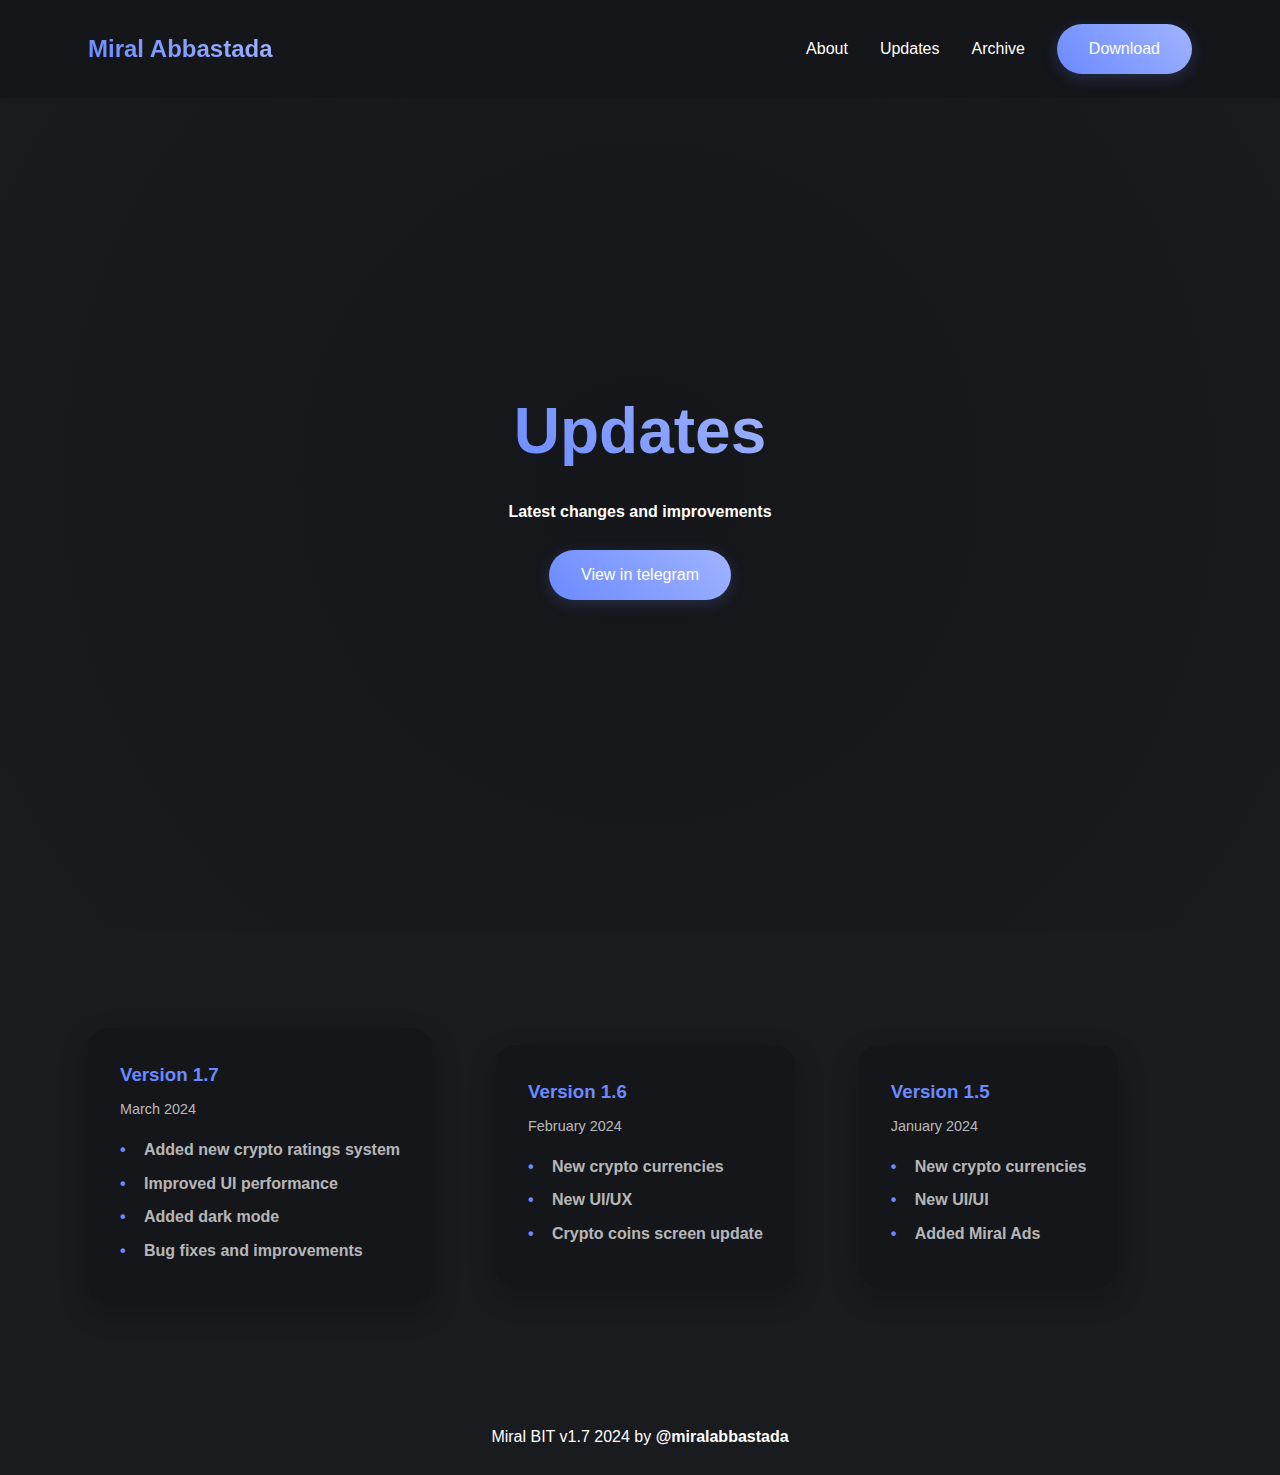
==== updates.html @ 4105c6ab "upload files" ====
<!DOCTYPE html>
<html lang="en">
<head>
    <meta charset="UTF-8">
    <meta name="viewport" content="width=device-width, initial-scale=1.0">
    <title>Updates - Miral BIT</title>
    <link rel="stylesheet" href="styles.css">
    <link rel="icon" href="Product.png">
</head>
<body>
    <header class="header">
        <div class="container">
            <nav>
                <div class="logo">Miral Abbastada</div>
                <div class="nav-links">
                    <a href="index.html">About</a>
                    <a href="updates.html">Updates</a>
                    <a href="archive.html">Archive</a>
                    <button class="download-btn">Download</button>
                </div>
                <div class="hamburger">
                    <span></span>
                    <span></span>
                    <span></span>
                </div>
            </nav>
        </div>
    </header>

    <main>
        <section class="hero">
            <h1>Updates</h1>
            <p style="font-weight: bold;">Latest changes and improvements</p>
            <br>
            <div class="row">
                <button class="download-btn" onclick="window.open('https://t.me/miralbit')">View in telegram</button>
            </div>
        </section>

        <section class="updates-list">
            <div class="container">
                <div class="update-card">
                    <h3>Version 1.7</h3>
                    <p class="date">March 2024</p>
                    <ul>
                        <li>Added new crypto ratings system</li>
                        <li>Improved UI performance</li>
                        <li>Added dark mode</li>
                        <li>Bug fixes and improvements</li>
                    </ul>
                </div>

                <div class="update-card">
                    <h3>Version 1.6</h3>
                    <p class="date">February 2024</p>
                    <ul>
                        <li>New crypto currencies</li>
                        <li>New UI/UX</li>
                        <li>Crypto coins screen update</li>
                    </ul>
                </div>

                <div class="update-card">
                    <h3>Version 1.5</h3>
                    <p class="date">January 2024</p>
                    <ul>
                        <li>New crypto currencies</li>
                        <li>New UI/UI</li>
                        <li>Added Miral Ads</li>
                    </ul>
                </div>
            </div>
        </section>
    </main>

    <footer style="padding: 25px;">
        <center><p>Miral BIT v1.7 2024 by <b>@miralabbastada</b></p></center>
    </footer>

    <script src="script.js"></script>
</body>
</html>
---- styles.css ----
:root {
    --primary-color: #6B8AFF;
    --primary-hover: #5574e7;
    --dark-bg: #1A1B1F;
    --darker-bg: #15161a;
    --text-color: #ffffff;
    --text-secondary: rgba(255, 255, 255, 0.7);
    --max-width: 1200px;
    --transition: all 0.3s ease;
}

* {
    margin: 0;
    padding: 0;
    box-sizing: border-box;
}

body {
    font-family: -apple-system, BlinkMacSystemFont, 'Segoe UI', Roboto, Oxygen, Ubuntu, Cantarell, sans-serif;
    background-color: var(--dark-bg);
    color: var(--text-color);
    line-height: 1.6;
}

.container {
    max-width: var(--max-width);
    margin: 0 auto;
    padding: 0 3rem;
}

/* Navigation */
header {
    background-color: var(--darker-bg);
    position: fixed;
    width: 100%;
    top: 0;
    z-index: 9999;
    backdrop-filter: blur(10px);
}

nav {
    display: flex;
    justify-content: space-between;
    align-items: center;
    padding: 1.5rem 0;
    max-width: var(--max-width);
    margin: 0 auto;
}

.logo {
    font-size: 1.5rem;
    font-weight: bold;
    background: linear-gradient(45deg, var(--primary-color), #a0b4ff);
    -webkit-background-clip: text;
    -webkit-text-fill-color: transparent;
    transition: var(--transition);
}

.logo:hover {
    transform: scale(1.05);
}

.nav-links {
    display: flex;
    align-items: center;
    gap: 2rem;
}

.nav-links a {
    color: var(--text-color);
    text-decoration: none;
    position: relative;
    padding: 0.5rem 0;
}

.nav-links a::after {
    content: '';
    position: absolute;
    bottom: 0;
    left: 0;
    width: 0;
    height: 2px;
    background: var(--primary-color);
    transition: var(--transition);
}

.nav-links a:hover::after {
    width: 100%;
}

/* Add hamburger styles */
.hamburger {
    display: none;
    flex-direction: column;
    gap: 5px;
    cursor: pointer;
    z-index: 10000;
}

.hamburger span {
    width: 25px;
    height: 3px;
    background-color: var(--text-color);
    transition: var(--transition);
}

/* Hero Section */
.hero {
    min-height: 100vh;
    display: flex;
    flex-direction: column;
    justify-content: center;
    align-items: center;
    text-align: center;
    padding-top: 80px;
    background: radial-gradient(circle at center, var(--darker-bg) 0%, var(--dark-bg) 100%);
}

.hero h1 {
    font-size: 4rem;
    margin-bottom: 1rem;
    background: linear-gradient(45deg, var(--primary-color), #a0b4ff);
    -webkit-background-clip: text;
    -webkit-text-fill-color: transparent;
    animation: fadeInUp 1s ease;
}

/* Buttons and Links */
.download-btn {
    background: linear-gradient(45deg, var(--primary-color), #a0b4ff);
    color: var(--text-color);
    border: none;
    padding: 1rem 2rem;
    border-radius: 30px;
    cursor: pointer;
    font-size: 1rem;
    transition: var(--transition);
    box-shadow: 0 4px 15px rgba(107, 138, 255, 0.2);
}

.download-btn:hover {
    transform: translateY(-2px);
    box-shadow: 0 6px 20px rgba(107, 138, 255, 0.3);
}

.telegram-link {
    color: var(--primary-color);
    text-decoration: none;
    display: inline-block;
    margin-top: 1rem;
    transition: var(--transition);
    position: relative;
}

.telegram-link:hover {
    color: var(--primary-hover);
    transform: translateY(-2px);
}

/* Sections */
section {
    padding: 4rem 0;
    position: relative;
    margin: 2rem 0;
}

.content {
    animation: fadeIn 1s ease;
}

.image-placeholder {
    background: linear-gradient(45deg, var(--primary-color), #a0b4ff);
    height: 400px;
    border-radius: 20px;
    transition: var(--transition);
    box-shadow: 0 10px 30px rgba(107, 138, 255, 0.2);
    animation: float 6s ease-in-out infinite;
}

.image-placeholder:hover {
    transform: translateY(-10px);
    box-shadow: 0 15px 40px rgba(107, 138, 255, 0.3);
}

/* Animations */
@keyframes fadeIn {
    from { opacity: 0; transform: translateY(20px); }
    to { opacity: 1; transform: translateY(0); }
}

@keyframes float {
    0% { transform: translateY(0); }
    50% { transform: translateY(-20px); }
    100% { transform: translateY(0); }
}

@keyframes fadeInUp {
    from { opacity: 0; transform: translateY(40px); }
    to { opacity: 1; transform: translateY(0); }
}

/* Mobile Menu */
.mobile-menu {
    position: fixed;
    top: 80px;
    left: 0;
    width: 100%;
    background: var(--darker-bg);
    padding: 2rem;
    transform: translateY(-100%);
    transition: var(--transition);
    z-index: 999;
}

.mobile-menu.active {
    transform: translateY(0);
}

/* Responsive Design */
@media (max-width: 768px) {
    .hamburger {
        display: flex;
    }

    .nav-links {
        position: fixed;
        top: 80px;
        left: 0;
        width: 100%;
        background-color: var(--darker-bg);
        padding: 2rem;
        flex-direction: column;
        align-items: center;
        gap: 1.5rem;
        transform: translateY(-150%);
        transition: var(--transition);
    }

    .nav-links.active {
        transform: translateY(0);
    }

    .hero h1 {
        font-size: 2.5rem;
    }

    section {
        padding: 4rem 1rem;
    }

    .image-placeholder {
        height: 300px;
    }
}

@media (max-width: 480px) {
    .hero h1 {
        font-size: 2rem;
    }

    .download-btn {
        padding: 0.8rem 1.5rem;
    }
}

/* Add these new styles and modify existing ones */

.about, .features, .community {
    background-color: var(--darker-bg);
    border-radius: 30px;
    margin: 4rem auto;
    padding: 4rem;
    box-shadow: 0 10px 30px rgba(0, 0, 0, 0.2);
    max-width: calc(var(--max-width) - 4rem);
}

section .container {
    display: flex;
    flex-direction: row;
    align-items: center;
    gap: 4rem;
    margin: 0 auto;
}

.content {
    flex: 1;
    animation: fadeIn 1s ease;
}

.image-placeholder {
    flex: 1;
    background: linear-gradient(90deg, rgb(118, 119, 184), rgb(92, 78, 153));
    height: 400px;
    border-radius: 20px;
    transition: var(--transition);
    box-shadow: 0 10px 30px rgba(107, 138, 255, 0.2);
    animation: float 6s ease-in-out infinite;
}


/* Update the media query for responsive design */
@media (max-width: 768px) {
    section .container {
        flex-direction: column;
        gap: 2rem;
    }

    .about, .features, .community {
        padding: 2rem;
        margin: 2rem 1rem;
    }

    .image-placeholder {
        width: 100%;
        height: 300px;
    }
}

@media (max-width: 480px) {
    .about, .features, .community {
        padding: 1.5rem;
        margin: 1.5rem 1rem;
    }

    .container {
        padding: 0 1rem;
    }
} 

.content p{
    color: rgba(255,255,255,0.6);
    font-weight: bold;
}

ul{
    list-style-type: none;
    color: rgba(255,255,255,0.6);
    font-weight: bold;
}

.updates-list {
    padding: 2rem 0;
}

.update-card {
    background-color: var(--darker-bg);
    border-radius: 20px;
    padding: 2rem;
    margin: 2rem 0;
    box-shadow: 0 10px 30px rgba(0, 0, 0, 0.2);
    animation: fadeIn 1s ease;
}

.update-card h3 {
    color: var(--primary-color);
    margin-bottom: 0.5rem;
}

.update-card .date {
    color: var(--text-secondary);
    font-size: 0.9rem;
    margin-bottom: 1rem;
}

.update-card ul {
    list-style-type: none;
    margin: 0;
    padding: 0;
}

.update-card ul li {
    color: var(--text-secondary);
    margin: 0.5rem 0;
    padding-left: 1.5rem;
    position: relative;
}

.update-card ul li::before {
    content: "•";
    color: var(--primary-color);
    position: absolute;
    left: 0;
}

@media (max-width: 768px) {
    .update-card {
        margin: 1rem;
        padding: 1.5rem;
    }
}
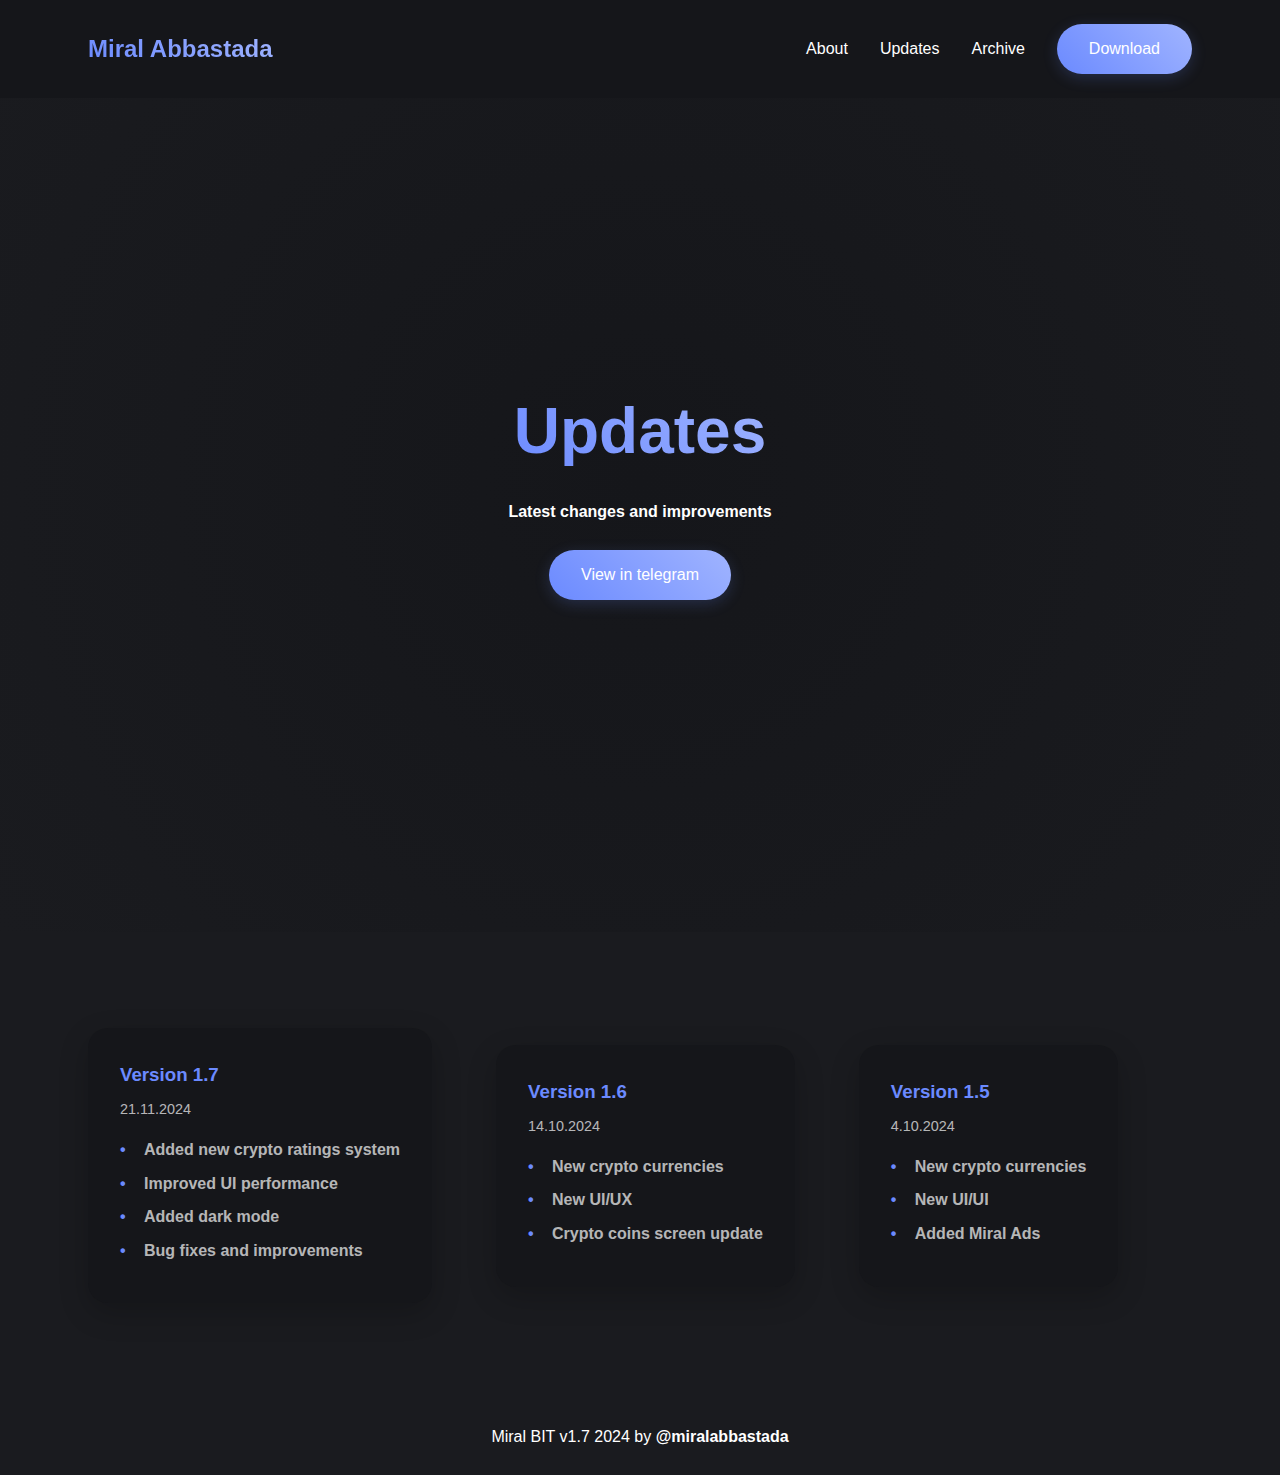
==== commit 39094c9b: "Update updates.html" ====
--- a/updates.html
+++ b/updates.html
@@ -41,7 +41,7 @@
             <div class="container">
                 <div class="update-card">
                     <h3>Version 1.7</h3>
-                    <p class="date">March 2024</p>
+                    <p class="date">21.11.2024</p>
                     <ul>
                         <li>Added new crypto ratings system</li>
                         <li>Improved UI performance</li>
@@ -52,7 +52,7 @@
 
                 <div class="update-card">
                     <h3>Version 1.6</h3>
-                    <p class="date">February 2024</p>
+                    <p class="date">14.10.2024</p>
                     <ul>
                         <li>New crypto currencies</li>
                         <li>New UI/UX</li>
@@ -62,7 +62,7 @@
 
                 <div class="update-card">
                     <h3>Version 1.5</h3>
-                    <p class="date">January 2024</p>
+                    <p class="date">4.10.2024</p>
                     <ul>
                         <li>New crypto currencies</li>
                         <li>New UI/UI</li>
@@ -79,4 +79,4 @@
 
     <script src="script.js"></script>
 </body>
-</html>+</html>
--- a/styles.css
+++ b/styles.css
@@ -26,6 +26,12 @@
     max-width: var(--max-width);
     margin: 0 auto;
     padding: 0 3rem;
+}
+
+.image-placeholder h1{
+    font-size: 100px;
+    margin-top: 25%;
+    text-align: center;
 }
 
 /* Navigation */
@@ -387,4 +393,4 @@
         margin: 1rem;
         padding: 1.5rem;
     }
-}+}
